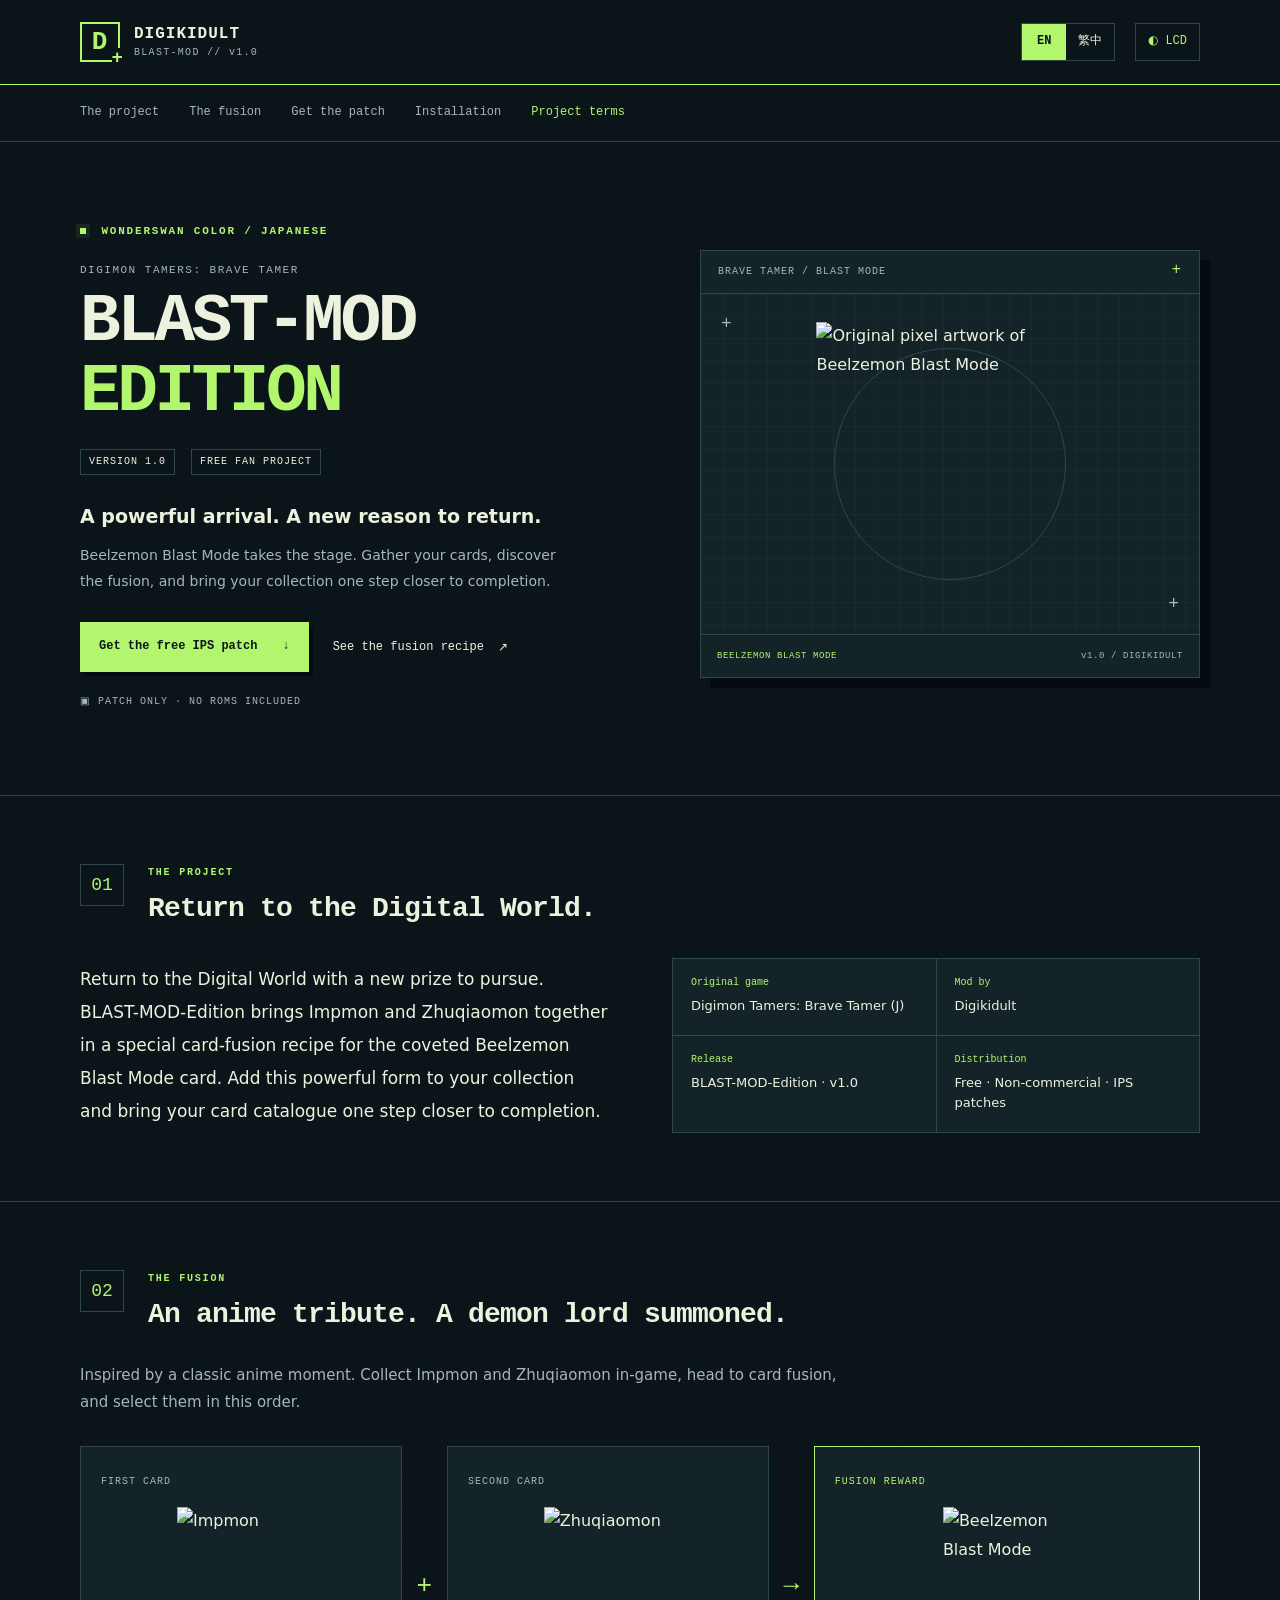
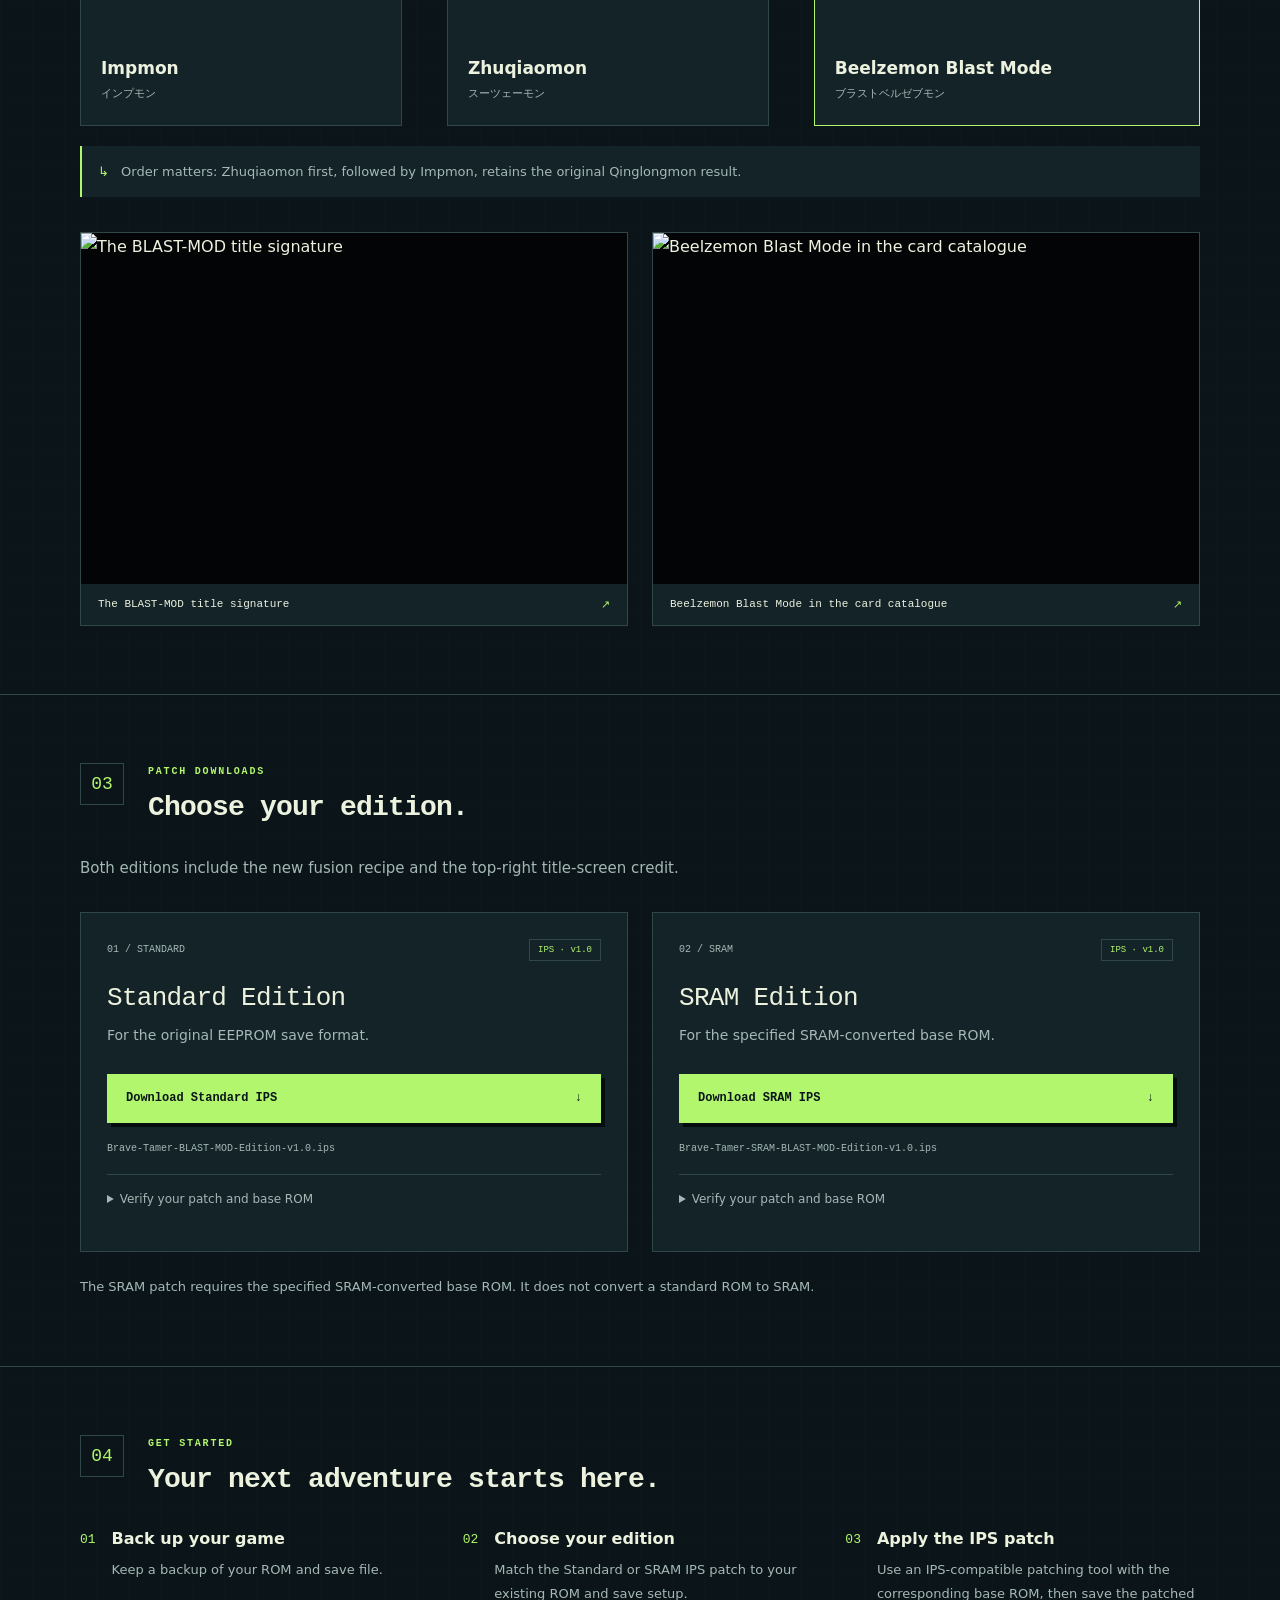
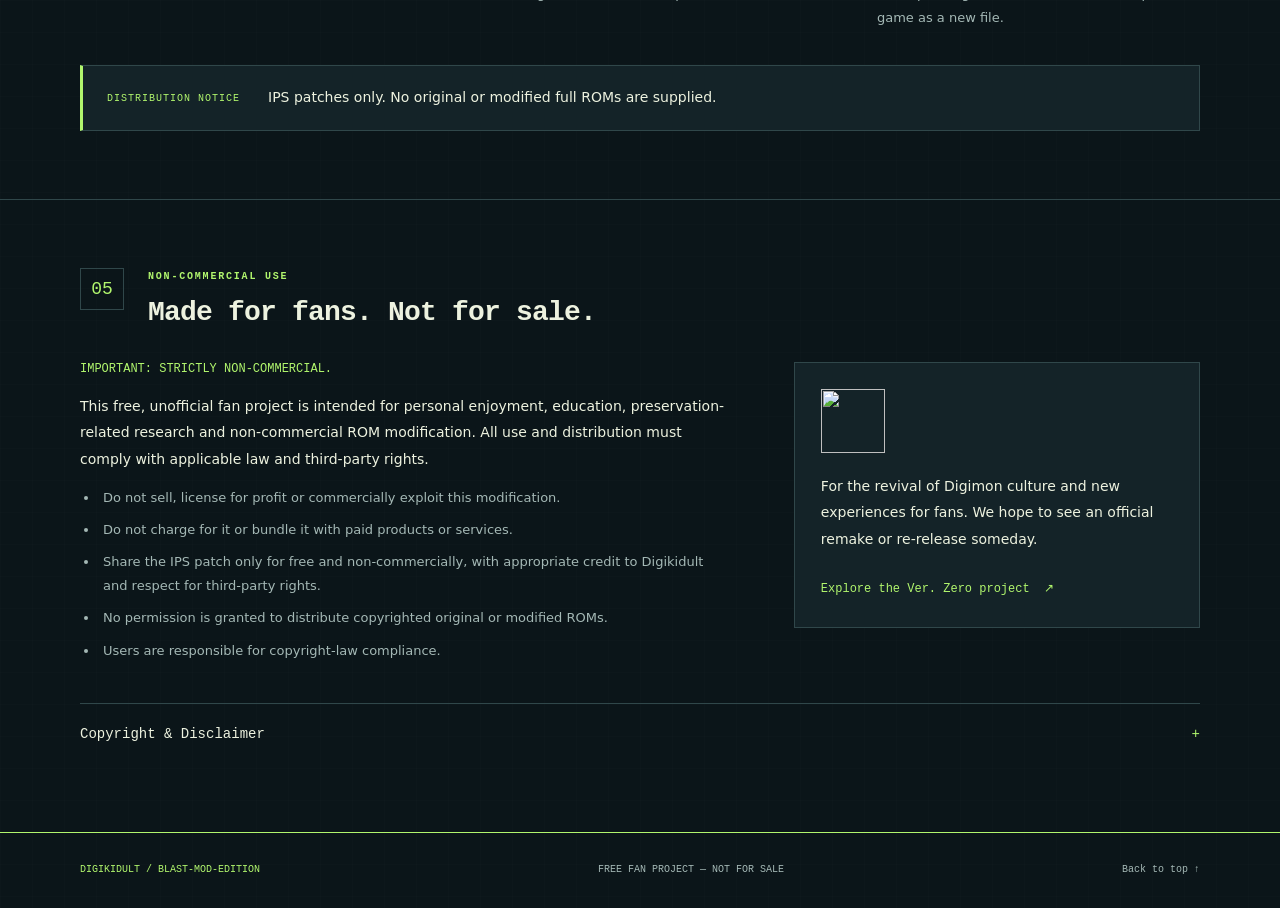
==== index.html @ 4bcf8059 "Add files via upload" ====
<!doctype html>
<html lang="en" data-theme="green"><head><meta charset="utf-8"><meta name="viewport" content="width=device-width,initial-scale=1"><meta name="color-scheme" content="dark"><meta name="description" content="BLAST-MOD-Edition for Digimon Tamers Brave Tamer. Discover the fusion recipe and download free Standard and SRAM IPS patches."><meta name="theme-color" content="#0b1519"><title>BLAST-MOD-Edition v1.0 — English · Digikidult</title><link rel="icon" href="assets/impmon.png" type="image/png"><link rel="stylesheet" href="style.css"><script src="script.js" defer></script></head>
<body><a class="skip-link" href="#main">Skip to content</a><header class="topbar"><div class="wrap topbar-inner"><a class="brand" href="#top"><span class="brand-icon" aria-hidden="true">D<span>+</span></span><span>DIGIKIDULT<span class="brand-sub">BLAST-MOD // v1.0</span></span></a><div class="header-controls"><nav class="language" aria-label="Language"><a href="index.html" lang="en" aria-current="page">EN</a><a href="index-zh-HK.html" lang="zh-HK" >繁中</a></nav><button id="theme-button" class="theme-button" aria-label="Toggle LCD colour theme" aria-pressed="false"><span aria-hidden="true">◐</span> LCD</button></div></div></header>
<div class="nav-line"><nav class="wrap section-nav" aria-label="Page sections"><a href="#about">The project</a><a href="#fusion">The fusion</a><a href="#download">Get the patch</a><a href="#install">Installation</a><a href="#terms">Project terms</a></nav></div>
<main id="main"><section class="hero wrap" id="top"><div class="hero-copy"><div class="eyebrow"><span class="status-dot"></span> WONDERSWAN COLOR / JAPANESE</div><p class="edition-name">DIGIMON TAMERS: BRAVE TAMER</p><h1>BLAST-MOD<span>EDITION</span></h1><div class="release-line"><span>VERSION 1.0</span><span>FREE FAN PROJECT</span></div><h2 class="hero-tagline">A powerful arrival. A new reason to return.</h2><p class="hero-description">Beelzemon Blast Mode takes the stage. Gather your cards, discover the fusion, and bring your collection one step closer to completion.</p><div class="hero-actions"><a class="button primary" href="#download">Get the free IPS patch<span aria-hidden="true">↓</span></a><a class="text-link" href="#fusion">See the fusion recipe<span aria-hidden="true">↗</span></a></div><p class="patch-only"><span aria-hidden="true">▣</span> PATCH ONLY · NO ROMS INCLUDED</p></div><figure class="hero-art"><div class="hud-line"><span>BRAVE TAMER / BLAST MODE</span><span class="hud-plus">+</span></div><div class="art-stage"><span class="crosshair one" aria-hidden="true">+</span><span class="crosshair two" aria-hidden="true">+</span><img src="assets/blast-beelzemon.png" width="120" height="128" alt="Original pixel artwork of Beelzemon Blast Mode" fetchpriority="high"></div><figcaption><span>BEELZEMON BLAST MODE</span><span>v1.0 / DIGIKIDULT</span></figcaption></figure></section>
<section class="section" id="about"><div class="wrap"><div class="section-heading"><span class="section-index">01</span><div><p class="eyebrow">THE PROJECT</p><h2>Return to the Digital World.</h2></div></div><div class="about-grid"><p class="lead">Return to the Digital World with a new prize to pursue. BLAST-MOD-Edition brings Impmon and Zhuqiaomon together in a special card-fusion recipe for the coveted Beelzemon Blast Mode card. Add this powerful form to your collection and bring your card catalogue one step closer to completion.</p><dl class="project-facts"><div><dt>Original game</dt><dd>Digimon Tamers: Brave Tamer (J)</dd></div><div><dt>Mod by</dt><dd>Digikidult</dd></div><div><dt>Release</dt><dd>BLAST-MOD-Edition · v1.0</dd></div><div><dt>Distribution</dt><dd>Free · Non-commercial · IPS patches</dd></div></dl></div></div></section>
<section class="section" id="fusion"><div class="wrap"><div class="section-heading"><span class="section-index">02</span><div><p class="eyebrow">THE FUSION</p><h2>An anime tribute. A demon lord summoned.</h2></div></div><p class="section-intro">Inspired by a classic anime moment. Collect Impmon and Zhuqiaomon in-game, head to card fusion, and select them in this order.</p><div class="recipe"><article class="recipe-card "><span class="recipe-label">FIRST CARD</span><div class="sprite-stage"><img src="assets/impmon.png" alt="Impmon" loading="lazy" width="128" height="128"></div><h3>Impmon</h3><p lang="ja">インプモン</p></article><span class="recipe-sign" aria-hidden="true">+</span><article class="recipe-card "><span class="recipe-label">SECOND CARD</span><div class="sprite-stage"><img src="assets/zhuqiaomon.png" alt="Zhuqiaomon" loading="lazy" width="128" height="128"></div><h3>Zhuqiaomon</h3><p lang="ja">スーツェーモン</p></article><span class="recipe-sign" aria-hidden="true">→</span><article class="recipe-card reward"><span class="recipe-label">FUSION REWARD</span><div class="sprite-stage"><img src="assets/blast-beelzemon.png" alt="Beelzemon Blast Mode" loading="lazy" width="128" height="128"></div><h3>Beelzemon Blast Mode</h3><p lang="ja">ブラストベルゼブモン</p></article></div><p class="order-note"><span aria-hidden="true">↳</span> Order matters: Zhuqiaomon first, followed by Impmon, retains the original Qinglongmon result.</p><div class="screens"><button class="screen-button" data-image="assets/title-screen.png" data-caption="The BLAST-MOD title signature" aria-label="Enlarge The BLAST-MOD title signature"><img src="assets/title-screen.png" alt="The BLAST-MOD title signature" loading="lazy"><span>The BLAST-MOD title signature<span aria-hidden="true">↗</span></span></button><button class="screen-button" data-image="assets/blast-card.png" data-caption="Beelzemon Blast Mode in the card catalogue" aria-label="Enlarge Beelzemon Blast Mode in the card catalogue"><img src="assets/blast-card.png" alt="Beelzemon Blast Mode in the card catalogue" loading="lazy"><span>Beelzemon Blast Mode in the card catalogue<span aria-hidden="true">↗</span></span></button></div></div></section>
<section class="section" id="download"><div class="wrap"><div class="section-heading"><span class="section-index">03</span><div><p class="eyebrow">PATCH DOWNLOADS</p><h2>Choose your edition.</h2></div></div><p class="section-intro">Both editions include the new fusion recipe and the top-right title-screen credit.</p><div class="downloads"><article class="download-card"><div class="card-label"><span>01 / STANDARD</span><span class="file-tag">IPS · v1.0</span></div><h3>Standard Edition</h3><p>For the original EEPROM save format.</p><a class="button primary download" href="patches/Brave-Tamer-BLAST-MOD-Edition-v1.0.ips" download>Download Standard IPS <span aria-hidden="true">↓</span></a><p class="filename">Brave-Tamer-BLAST-MOD-Edition-v1.0.ips</p><details><summary>Verify your patch and base ROM</summary><p class="hash-label">Base ROM size: 4 MiB</p><p class="hash-label">Base ROM SHA-256</p><div class="hash"><code>abc4cff28f85daebc801aafcb89d498eea1142511abcd24a6a13f7331e644237</code><button class="copy" data-copy="abc4cff28f85daebc801aafcb89d498eea1142511abcd24a6a13f7331e644237" aria-label="Copy base ROM checksum">Copy</button></div><p class="hash-label">IPS SHA-256</p><div class="hash"><code>46ae7899645e6f578286c5eab2c2a38b08c251fffed39c8a5ec6c0bf5ca2e228</code><button class="copy" data-copy="46ae7899645e6f578286c5eab2c2a38b08c251fffed39c8a5ec6c0bf5ca2e228" aria-label="Copy IPS checksum">Copy</button></div></details></article><article class="download-card"><div class="card-label"><span>02 / SRAM</span><span class="file-tag">IPS · v1.0</span></div><h3>SRAM Edition</h3><p>For the specified SRAM-converted base ROM.</p><a class="button primary download" href="patches/Brave-Tamer-SRAM-BLAST-MOD-Edition-v1.0.ips" download>Download SRAM IPS <span aria-hidden="true">↓</span></a><p class="filename">Brave-Tamer-SRAM-BLAST-MOD-Edition-v1.0.ips</p><details><summary>Verify your patch and base ROM</summary><p class="hash-label">Base ROM size: 4 MiB</p><p class="hash-label">Base ROM SHA-256</p><div class="hash"><code>5bf3cb8fa128767c4ab505c61aed88b11a6f0ccdf43269fd3d047c740f60f04c</code><button class="copy" data-copy="5bf3cb8fa128767c4ab505c61aed88b11a6f0ccdf43269fd3d047c740f60f04c" aria-label="Copy base ROM checksum">Copy</button></div><p class="hash-label">IPS SHA-256</p><div class="hash"><code>af091598b6c0295ea6889a4e17a3245a60de86570e798533fd2d20f58d3da828</code><button class="copy" data-copy="af091598b6c0295ea6889a4e17a3245a60de86570e798533fd2d20f58d3da828" aria-label="Copy IPS checksum">Copy</button></div></details></article></div><p class="compatibility">The SRAM patch requires the specified SRAM-converted base ROM. It does not convert a standard ROM to SRAM.</p></div></section>
<section class="section" id="install"><div class="wrap"><div class="section-heading"><span class="section-index">04</span><div><p class="eyebrow">GET STARTED</p><h2>Your next adventure starts here.</h2></div></div><ol class="steps"><li><span class="step-number">01</span><div><h3>Back up your game</h3><p>Keep a backup of your ROM and save file.</p></div></li><li><span class="step-number">02</span><div><h3>Choose your edition</h3><p>Match the Standard or SRAM IPS patch to your existing ROM and save setup.</p></div></li><li><span class="step-number">03</span><div><h3>Apply the IPS patch</h3><p>Use an IPS-compatible patching tool with the corresponding base ROM, then save the patched game as a new file.</p></div></li></ol><div class="distribution-notice"><span class="notice-tag">DISTRIBUTION NOTICE</span><p>IPS patches only. No original or modified full ROMs are supplied.</p></div></div></section>
<section class="section" id="terms"><div class="wrap"><div class="section-heading"><span class="section-index">05</span><div><p class="eyebrow">NON-COMMERCIAL USE</p><h2>Made for fans. Not for sale.</h2></div></div><div class="terms-grid"><div><p class="important">IMPORTANT: STRICTLY NON-COMMERCIAL.</p><p>This free, unofficial fan project is intended for personal enjoyment, education, preservation-related research and non-commercial ROM modification. All use and distribution must comply with applicable law and third-party rights.</p><ul class="terms-list"><li>Do not sell, license for profit or commercially exploit this modification.</li><li>Do not charge for it or bundle it with paid products or services.</li><li>Share the IPS patch only for free and non-commercially, with appropriate credit to Digikidult and respect for third-party rights.</li><li>No permission is granted to distribute copyrighted original or modified ROMs.</li><li>Users are responsible for copyright-law compliance.</li></ul></div><aside class="community-note"><img src="assets/impmon.png" alt="" width="64" height="64" loading="lazy"><p>For the revival of Digimon culture and new experiences for fans. We hope to see an official remake or re-release someday.</p><a href="https://digikidult.github.io/Anode-Cathode-Ver-Zero/index.html" class="text-link">Explore the Ver. Zero project<span aria-hidden="true">↗</span></a></aside></div><details class="legal" id="legal"><summary>Copyright & Disclaimer<span aria-hidden="true">+</span></summary><div><p>Digimon, its characters, artwork, trademarks and related intellectual property belong to Bandai and other applicable rights holders. The original game and its contents remain the property of their respective owners.</p><p>Digikidult claims authorship only of original modifications and contributions to this fan project, to the extent permitted by law. This project is not affiliated with, endorsed, sponsored or authorized by Bandai, Toei Animation or any other rights holder.</p><p>Non-commercial distribution does not automatically make use or redistribution of copyrighted content lawful.</p></div></details></div></section>
</main><footer><div class="wrap footer-inner"><span>DIGIKIDULT / BLAST-MOD-EDITION</span><span>FREE FAN PROJECT — NOT FOR SALE</span><a href="#top">Back to top ↑</a></div></footer><dialog id="image-dialog" aria-labelledby="image-caption"><button class="dialog-close" aria-label="Close image">×</button><img id="dialog-image" alt=""><p id="image-caption"></p></dialog><div class="sr-only" id="copy-status" role="status" aria-live="polite"></div></body></html>
---- style.css ----
:root{--bg:#0b1519;--panel:#142328;--panel-hi:#1b2d31;--line:#30474a;--accent:#b1f66d;--ink:#edf2df;--muted:#a4b8b5;--shadow:#050c0f;--mono:Consolas,"SFMono-Regular","Liberation Mono",monospace;--body:system-ui,-apple-system,"Segoe UI","Microsoft JhengHei",sans-serif;color-scheme:dark}
:root[data-theme=amber]{--bg:#19150d;--panel:#292116;--panel-hi:#382d1d;--line:#57482e;--accent:#ffce72;--ink:#f5ecd8;--muted:#c0b297;--shadow:#0b0804}
*{box-sizing:border-box}html{scroll-behavior:smooth;scroll-padding-top:100px}body{margin:0;color:var(--ink);background-color:var(--bg);background-image:linear-gradient(#ffffff02 1px,transparent 1px),linear-gradient(90deg,#ffffff02 1px,transparent 1px);background-size:32px 32px;font:16px/1.8 var(--body)}a{color:inherit;text-underline-offset:4px}button,a{-webkit-tap-highlight-color:transparent}button{font:inherit;cursor:pointer}button:focus-visible,a:focus-visible,summary:focus-visible{outline:2px solid var(--accent);outline-offset:5px}img{display:block;max-width:100%}h1,h2,h3,p,figure,dl{margin:0}h1,h2,h3{line-height:1.2}h1,h2,.eyebrow,.brand,.card-label,.file-tag,.section-index,.button,.section-nav,.header-controls,.release-line,.hud-line,figcaption,footer,.recipe-label{font-family:var(--mono)}.wrap{width:min(1120px,calc(100% - 64px));margin-inline:auto}.topbar{position:sticky;top:0;background:var(--bg);z-index:10;border-bottom:1px solid var(--accent)}.topbar-inner{height:84px;display:flex;align-items:center;justify-content:space-between;gap:24px}.brand{display:flex;align-items:center;gap:14px;text-decoration:none;font-weight:bold;font-size:16px;line-height:1.45;letter-spacing:1px}.brand-sub{display:block;font-size:10px;font-weight:normal;color:var(--muted);letter-spacing:1.3px}.brand-icon{width:40px;height:40px;position:relative;border:2px solid var(--accent);color:var(--accent);font-size:26px;line-height:36px;text-align:center}.brand-icon span{position:absolute;right:-6px;bottom:-8px;font-size:19px;line-height:20px;background:var(--bg)}.header-controls{display:flex;align-items:center;gap:20px;font-size:12px}.language{display:flex;border:1px solid var(--line)}.language a{padding:7px 12px;min-width:44px;text-align:center;text-decoration:none}.language a[aria-current]{background:var(--accent);color:var(--bg);font-weight:bold}.language a:hover{box-shadow:inset 0 0 0 1px var(--accent)}.theme-button{border:1px solid var(--line);color:var(--accent);background:transparent;padding:7px 12px;font-size:12px;min-height:38px}.theme-button:hover{border-color:var(--accent)}.nav-line{border-bottom:1px solid var(--line);background:var(--bg)}.section-nav{display:flex;gap:30px;overflow:auto;scrollbar-width:thin;padding-block:17px;white-space:nowrap;font-size:12px}.section-nav a{text-decoration:none;color:var(--muted)}.section-nav a:hover,.section-nav a[aria-current=location]{color:var(--accent)}.hero{display:grid;grid-template-columns:1.12fr 1fr;gap:60px;padding-block:80px 88px;align-items:center}.eyebrow{font-size:11px;letter-spacing:1.8px;color:var(--accent);font-weight:600}.status-dot{display:inline-block;width:6px;height:6px;background:var(--accent);margin-right:7px;box-shadow:0 0 0 4px #a9f76b14}.edition-name{margin-top:23px;font:11px var(--mono);letter-spacing:1.5px;color:var(--muted)}h1{font-size:clamp(44px,5.3vw,72px);letter-spacing:-3.5px;margin-top:12px;font-weight:900;line-height:1.03;white-space:nowrap}h1 span{display:block;color:var(--accent)}.release-line{display:flex;gap:16px;font-size:10px;letter-spacing:1px;margin-top:21px}.release-line span{padding:3px 8px;border:1px solid var(--line)}.hero-tagline{font-family:var(--body);font-size:19px;line-height:1.5;margin-top:27px;font-weight:600}.hero-description{font-size:14px;line-height:1.85;color:var(--muted);max-width:490px;margin-top:12px}.hero-actions{display:flex;align-items:center;gap:24px;flex-wrap:wrap;margin-top:28px}.button{display:inline-flex;align-items:center;justify-content:space-between;gap:25px;min-height:48px;padding:13px 18px;text-decoration:none;font-size:12px;font-weight:bold;border:1px solid var(--accent);transition:transform .15s,box-shadow .15s}.primary{background:var(--accent);color:var(--bg);box-shadow:4px 4px 0 var(--shadow)}.button:hover{transform:translate(-2px,-2px);box-shadow:6px 6px 0 var(--shadow)}.text-link{font:12px var(--mono);display:inline-flex;align-items:center;gap:14px;text-decoration:none}.text-link:hover{color:var(--accent)}.patch-only{display:flex;align-items:center;gap:8px;margin-top:23px;font:10px var(--mono);letter-spacing:1px;color:var(--muted)}.hero-art{align-self:center;border:1px solid var(--line);background:var(--panel);box-shadow:10px 10px 0 var(--shadow);min-width:0}.hud-line{display:flex;justify-content:space-between;padding:12px 17px;border-bottom:1px solid var(--line);color:var(--muted);font-size:10px;letter-spacing:1px}.hud-plus{color:var(--accent);font-size:16px;line-height:14px}.art-stage{height:340px;display:grid;place-items:center;position:relative;overflow:hidden;background-image:linear-gradient(#b1f66d08 1px,transparent 1px),linear-gradient(90deg,#b1f66d08 1px,transparent 1px);background-size:22px 22px}.art-stage::before{content:"";position:absolute;width:230px;height:230px;border:1px solid var(--line);border-radius:50%;pointer-events:none}.art-stage img{width:auto;height:285px;object-fit:contain;image-rendering:pixelated;z-index:1}.crosshair{position:absolute;color:var(--muted);font:18px var(--mono)}.one{top:20px;left:20px}.two{bottom:20px;right:20px}figcaption{display:flex;gap:12px;justify-content:space-between;border-top:1px solid var(--line);padding:13px 16px;font-size:9px;letter-spacing:.6px}figcaption span:first-child{color:var(--accent)}figcaption span:last-child{color:var(--muted)}.section{border-top:1px solid var(--line);padding:68px 0}.section-heading{display:flex;align-items:flex-start;gap:24px;margin-bottom:30px}.section-index{font-size:18px;color:var(--accent);line-height:1;border:1px solid var(--line);padding:11px 8px;min-width:44px;text-align:center}.section-heading .eyebrow{margin-bottom:8px;font-size:10px}.section-heading h2{font-size:28px;letter-spacing:-.8px;line-height:1.35}.about-grid{display:grid;grid-template-columns:1fr 1fr;gap:64px}.lead{font-size:17px;line-height:1.95;align-self:center}.project-facts{display:grid;grid-template-columns:1fr 1fr;gap:1px;background:var(--line);border:1px solid var(--line)}.project-facts div{background:var(--panel);padding:18px;min-width:0}.project-facts dt{font:10px var(--mono);color:var(--accent);margin-bottom:8px}.project-facts dd{margin:0;font-size:13px;line-height:1.6}.section-intro{max-width:780px;color:var(--muted);margin:-2px 0 30px;font-size:15px}.recipe{display:grid;grid-template-columns:1fr 45px 1fr 45px 1.2fr;align-items:stretch}.recipe-card{min-width:0;border:1px solid var(--line);background:var(--panel);padding:18px 20px 21px}.recipe-label{font-size:10px;color:var(--muted);letter-spacing:1px}.sprite-stage{height:155px;display:flex;align-items:center;justify-content:center}.sprite-stage img{image-rendering:pixelated;object-fit:contain;width:128px;height:128px}.recipe-card h3{font-size:17px;margin:9px 0 6px}.recipe-card p{font-size:11px;color:var(--muted)}.recipe-sign{font:26px var(--mono);align-self:center;justify-self:center;color:var(--accent)}.reward{border-color:var(--accent)}.reward .recipe-label{color:var(--accent)}.order-note{margin-top:20px;padding:14px 16px;background:var(--panel);border-left:2px solid var(--accent);font-size:13px;color:var(--muted)}.order-note>span{color:var(--accent);margin-right:8px}.screens{display:grid;grid-template-columns:1fr 1fr;gap:24px;margin-top:35px}.screen-button{border:1px solid var(--line);padding:0;background:var(--panel);color:var(--ink);text-align:left;overflow:hidden;transition:border-color .15s}.screen-button:hover{border-color:var(--accent)}.screen-button>img{width:100%;aspect-ratio:224/144;object-fit:contain;background:#020405;image-rendering:pixelated}.screen-button>span{display:flex;justify-content:space-between;gap:12px;padding:14px 17px;font:11px var(--mono)}.screen-button>span>span{color:var(--accent)}.downloads{display:grid;grid-template-columns:1fr 1fr;gap:24px}.download-card{background:var(--panel);border:1px solid var(--line);padding:26px;min-width:0}.card-label{display:flex;justify-content:space-between;gap:12px;align-items:center;font-size:10px;color:var(--muted)}.file-tag{border:1px solid var(--line);padding:2px 8px;color:var(--accent);font-size:9px}.download-card h3{font:26px var(--mono);margin-top:22px;letter-spacing:-.7px}.download-card>p:not(.filename){font-size:14px;color:var(--muted);margin-top:10px}.download{display:flex;margin-top:25px}.filename{font:10px/1.7 var(--mono);overflow-wrap:anywhere;margin:17px 0;color:var(--muted)}details{border-top:1px solid var(--line)}summary{cursor:pointer;padding:14px 0;font-size:12px;color:var(--muted)}summary:hover{color:var(--accent)}.hash-label{font:10px/1.7 var(--mono);margin:12px 0 6px;color:var(--muted)}.hash{display:flex;gap:10px;align-items:start}.hash code{font:10px/1.65 var(--mono);word-break:break-all;flex:1;background:var(--bg);padding:9px;color:var(--ink)}.copy{font:10px var(--mono);background:transparent;border:1px solid var(--line);color:var(--accent);padding:8px;min-height:35px}.copy:hover{border-color:var(--accent)}.compatibility{margin-top:23px;font-size:13px;color:var(--muted)}.steps{list-style:none;padding:0;margin:0;display:grid;grid-template-columns:1fr 1fr 1fr;gap:28px}.steps li{display:flex;gap:16px;min-width:0}.step-number{font:13px var(--mono);color:var(--accent);padding-top:3px}.steps h3{font-size:16px;margin-bottom:10px}.steps p{font-size:13px;line-height:1.85;color:var(--muted)}.distribution-notice{border:1px solid var(--line);border-left:3px solid var(--accent);background:var(--panel);margin-top:35px;padding:20px 24px;display:flex;align-items:center;gap:28px}.notice-tag{font:10px var(--mono);color:var(--accent);letter-spacing:1px;white-space:nowrap}.distribution-notice p{font-size:14px;line-height:1.7}.terms-grid{display:grid;grid-template-columns:1.6fr 1fr;gap:64px}.important{font:12px var(--mono);color:var(--accent);margin-bottom:17px}.terms-grid p:not(.important){font-size:14px;line-height:1.9}.terms-list{padding-left:19px;color:var(--muted);font-size:13px;line-height:1.8}.terms-list li{padding-left:4px;margin:9px 0}.community-note{border:1px solid var(--line);padding:26px;background:var(--panel);align-self:start}.community-note img{image-rendering:pixelated;object-fit:contain;margin-bottom:20px}.community-note p{margin-bottom:20px}.community-note .text-link{color:var(--accent)}.legal{margin-top:28px}.legal summary{display:flex;justify-content:space-between;font:14px var(--mono);padding:22px 0;color:var(--ink)}.legal summary>span{color:var(--accent)}.legal>div{font-size:13px;color:var(--muted);max-width:940px;padding-bottom:8px}.legal p+p{margin-top:14px}footer{border-top:1px solid var(--accent);padding:28px 0;font-size:10px;color:var(--muted)}.footer-inner{display:flex;gap:20px;justify-content:space-between;flex-wrap:wrap}.footer-inner>span:first-child{color:var(--accent)}footer a{text-decoration:none}dialog{width:min(900px,calc(100% - 32px));max-height:90dvh;border:1px solid var(--accent);padding:46px 24px 20px;color:var(--ink);background:var(--bg);overflow:auto}dialog::backdrop{background:#000c}dialog>img{width:auto;max-width:100%;max-height:70dvh;margin:auto;image-rendering:pixelated}dialog>p{text-align:center;margin-top:16px;font:12px var(--mono)}.dialog-close{position:absolute;right:10px;top:7px;background:none;border:0;color:var(--accent);font-size:26px;line-height:1;min-width:38px;min-height:32px}.skip-link{position:fixed;left:15px;top:-80px;z-index:30;background:var(--accent);color:var(--bg);padding:10px 18px}.skip-link:focus{top:10px}.sr-only{position:absolute;width:1px;height:1px;overflow:hidden;clip-path:inset(50%);white-space:nowrap}html[lang=zh-HK] .hero-tagline{font-size:21px}html[lang=zh-HK] h2,html[lang=zh-HK] h3{line-height:1.5;letter-spacing:0}
@media(min-width:1500px){.hero{padding-block:96px}.art-stage{height:370px}}
@media(max-width:980px){.hero{gap:32px}.hero h1{font-size:50px;letter-spacing:-2.7px}.art-stage{height:290px}.art-stage img{height:245px}.hero-actions{gap:20px}.about-grid,.terms-grid{gap:32px}.steps{gap:20px}.section-nav{gap:23px}.download-card{padding:22px}.section-heading h2{font-size:25px}}
@media(max-width:720px){.wrap{width:calc(100% - 36px)}.topbar-inner{height:72px;gap:10px}.brand{gap:10px;font-size:13px}.brand-icon{width:32px;height:32px;line-height:29px;font-size:22px}.brand-sub{font-size:8px;letter-spacing:1px}.header-controls{gap:10px}.language a{min-width:36px;padding:7px 9px;font-size:11px}.theme-button{padding:6px 8px;font-size:11px;min-height:36px}.section-nav{gap:22px;font-size:11px;padding-block:13px}.hero{grid-template-columns:1fr;padding-block:45px 50px;gap:37px}.hero h1{font-size:clamp(44px,11vw,67px);letter-spacing:-2.4px}.edition-name{font-size:10px}.hero-tagline{font-size:18px;margin-top:22px}.hero-description{max-width:none}.hero-art{width:100%;max-width:520px;margin-inline:auto;box-shadow:6px 6px 0 var(--shadow)}.art-stage{height:270px}.art-stage img{height:235px}.section{padding:43px 0}.section-heading{gap:16px;margin-bottom:25px}.section-heading h2{font-size:23px;letter-spacing:-.5px}.section-index{font-size:15px;min-width:36px;padding:9px 6px}.about-grid,.terms-grid,.downloads,.screens{grid-template-columns:1fr;gap:22px}.lead{font-size:16px}.project-facts div{padding:15px}.recipe{grid-template-columns:1fr;gap:12px}.recipe-card{padding:16px 19px}.recipe-sign{height:20px;font-size:23px}.recipe .sprite-stage{height:120px}.recipe-card h3{font-size:18px}.recipe-label{font-size:10px}.sprite-stage img{width:112px;height:112px}.recipe-sign:last-of-type{transform:rotate(90deg)}.screens{margin-top:25px}.steps{grid-template-columns:1fr;gap:25px}.step-number{font-size:16px}.steps p{font-size:14px}.distribution-notice{display:block;padding:18px}.distribution-notice p{margin-top:10px}.terms-grid{gap:26px}.community-note{padding:22px}.footer-inner{flex-direction:column;gap:12px}figcaption{font-size:8px}.hero-actions .button{font-size:11px}.section-intro{font-size:14px}.download-card h3{font-size:25px}}
@media(prefers-reduced-motion:reduce){html{scroll-behavior:auto}*{transition:none!important}}
@media print{.topbar,.nav-line,.hero-actions,.theme-button,dialog,.copy{display:none}.wrap{width:100%}body{background:white;color:black}.section{break-inside:avoid}.hero{padding:20px 0}.hero-art{box-shadow:none}}
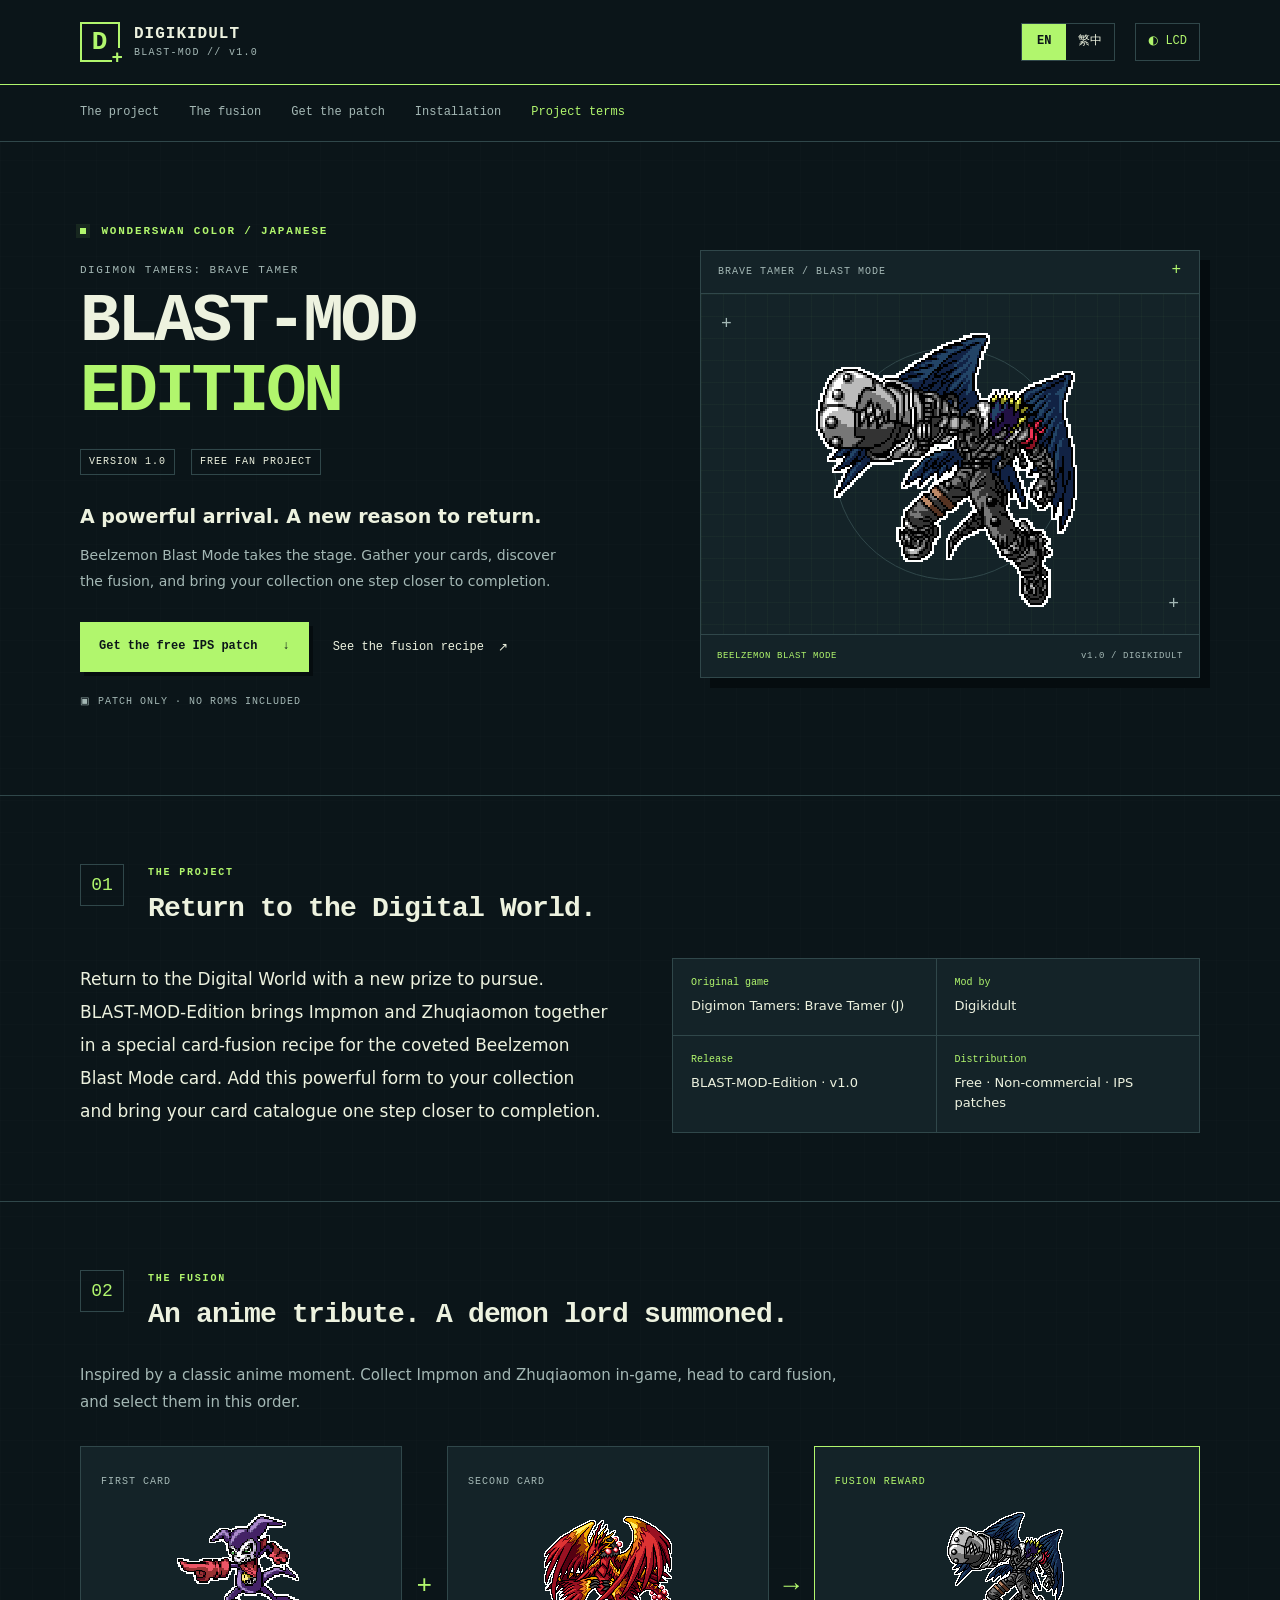
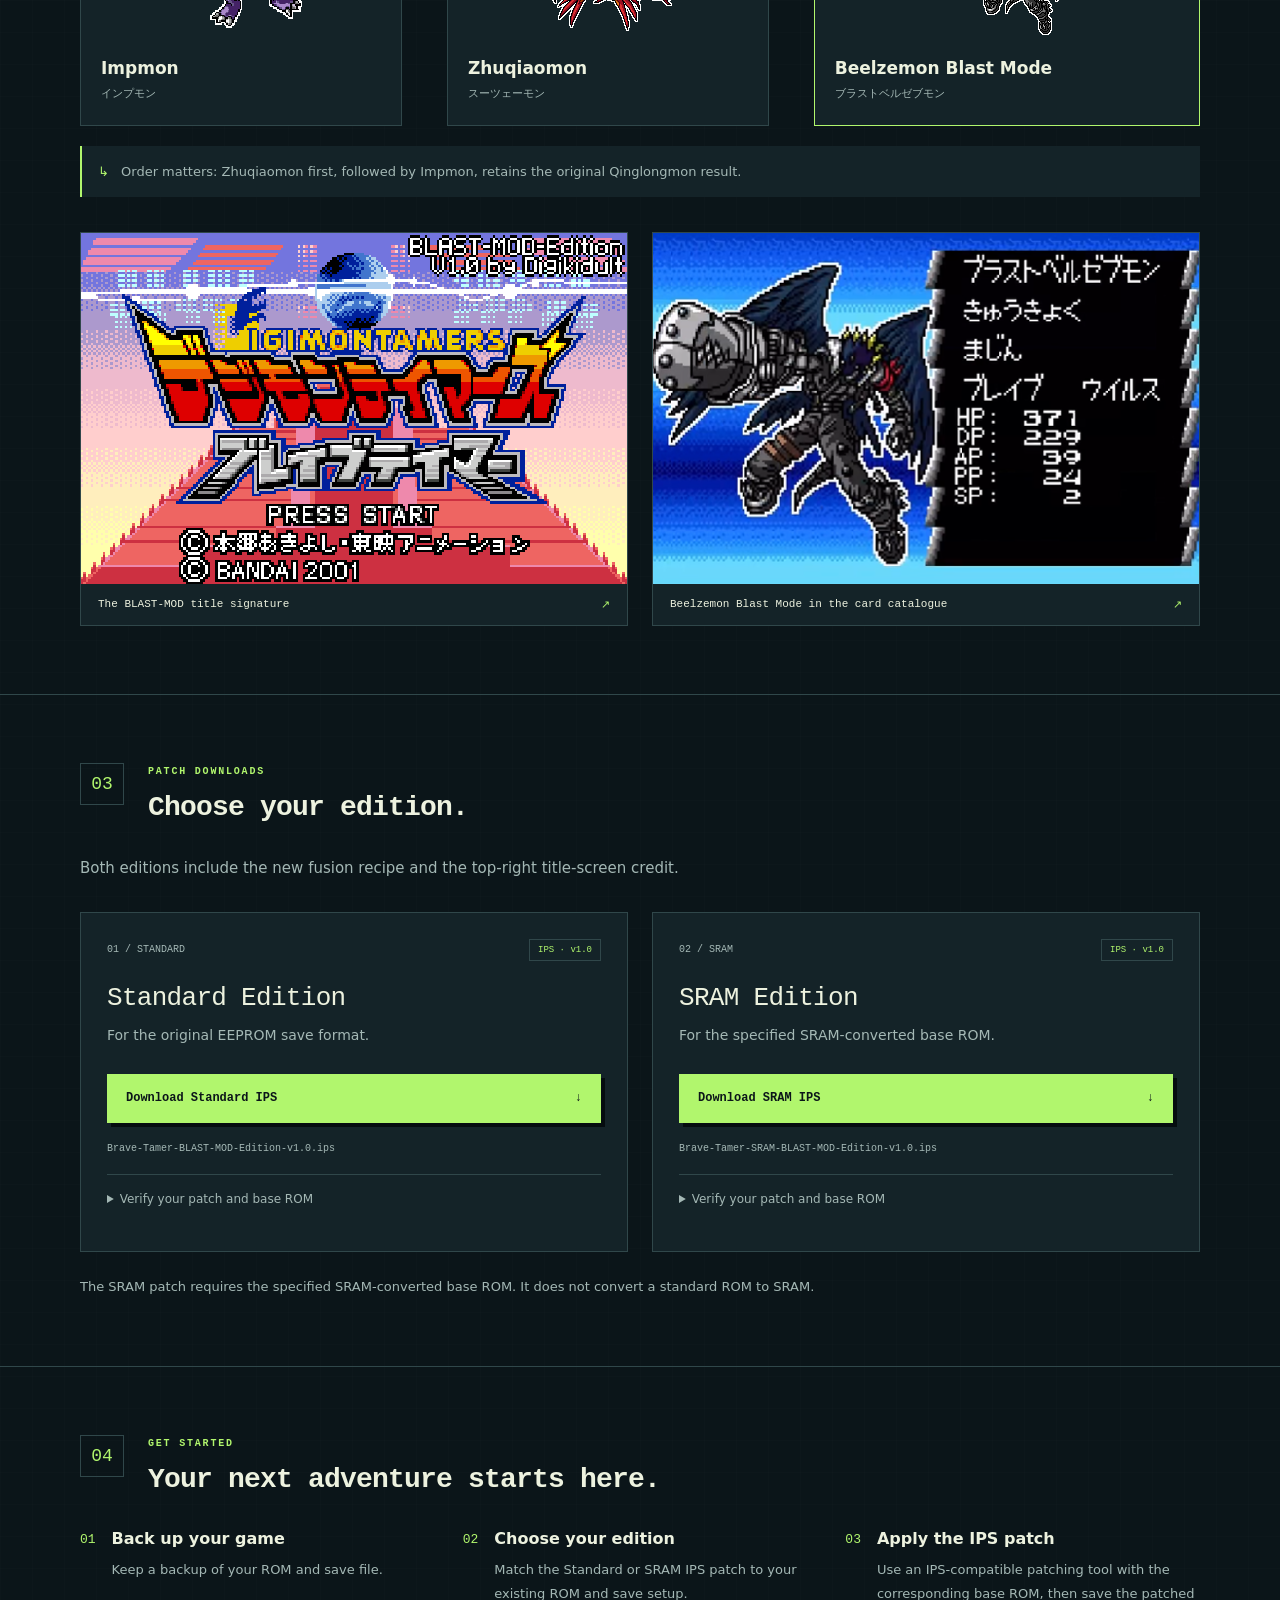
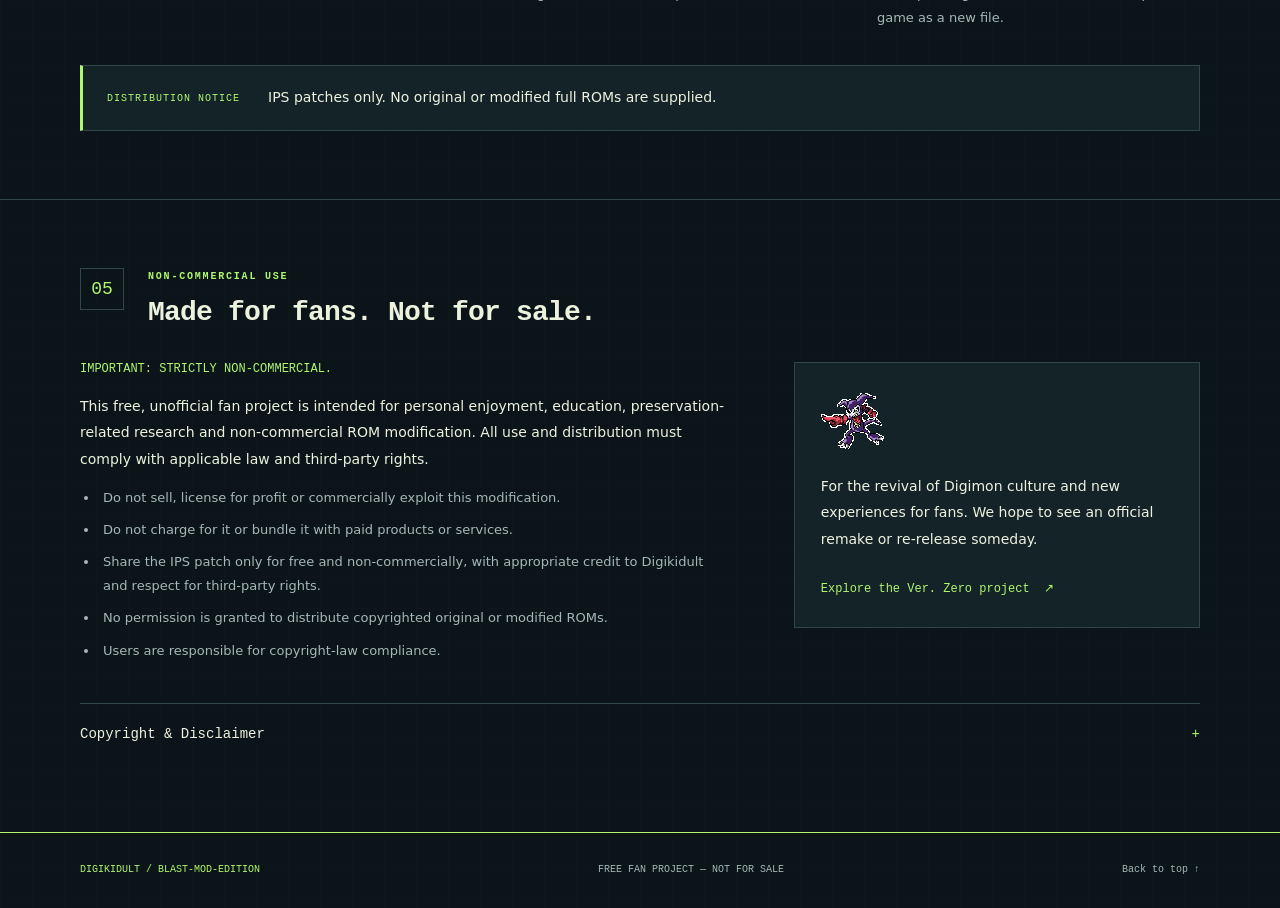
==== commit efd3a092: "Add files via upload" ====
--- a/index.html
+++ b/index.html
@@ -1,11 +1,11 @@
 <!doctype html>
-<html lang="en" data-theme="green"><head><meta charset="utf-8"><meta name="viewport" content="width=device-width,initial-scale=1"><meta name="color-scheme" content="dark"><meta name="description" content="BLAST-MOD-Edition for Digimon Tamers Brave Tamer. Discover the fusion recipe and download free Standard and SRAM IPS patches."><meta name="theme-color" content="#0b1519"><title>BLAST-MOD-Edition v1.0 — English · Digikidult</title><link rel="icon" href="assets/impmon.png" type="image/png"><link rel="stylesheet" href="style.css"><script src="script.js" defer></script></head>
+<html lang="en" data-theme="green"><head><meta charset="utf-8"><meta name="viewport" content="width=device-width,initial-scale=1"><meta name="color-scheme" content="dark"><meta name="description" content="BLAST-MOD-Edition for Digimon Tamers Brave Tamer. Discover the fusion recipe and download free Standard and SRAM IPS patches."><meta name="theme-color" content="#0b1519"><title>BLAST-MOD-Edition v1.0 — English · Digikidult</title><link rel="icon" href="impmon.png" type="image/png"><link rel="stylesheet" href="style.css"><script src="script.js" defer></script></head>
 <body><a class="skip-link" href="#main">Skip to content</a><header class="topbar"><div class="wrap topbar-inner"><a class="brand" href="#top"><span class="brand-icon" aria-hidden="true">D<span>+</span></span><span>DIGIKIDULT<span class="brand-sub">BLAST-MOD // v1.0</span></span></a><div class="header-controls"><nav class="language" aria-label="Language"><a href="index.html" lang="en" aria-current="page">EN</a><a href="index-zh-HK.html" lang="zh-HK" >繁中</a></nav><button id="theme-button" class="theme-button" aria-label="Toggle LCD colour theme" aria-pressed="false"><span aria-hidden="true">◐</span> LCD</button></div></div></header>
 <div class="nav-line"><nav class="wrap section-nav" aria-label="Page sections"><a href="#about">The project</a><a href="#fusion">The fusion</a><a href="#download">Get the patch</a><a href="#install">Installation</a><a href="#terms">Project terms</a></nav></div>
-<main id="main"><section class="hero wrap" id="top"><div class="hero-copy"><div class="eyebrow"><span class="status-dot"></span> WONDERSWAN COLOR / JAPANESE</div><p class="edition-name">DIGIMON TAMERS: BRAVE TAMER</p><h1>BLAST-MOD<span>EDITION</span></h1><div class="release-line"><span>VERSION 1.0</span><span>FREE FAN PROJECT</span></div><h2 class="hero-tagline">A powerful arrival. A new reason to return.</h2><p class="hero-description">Beelzemon Blast Mode takes the stage. Gather your cards, discover the fusion, and bring your collection one step closer to completion.</p><div class="hero-actions"><a class="button primary" href="#download">Get the free IPS patch<span aria-hidden="true">↓</span></a><a class="text-link" href="#fusion">See the fusion recipe<span aria-hidden="true">↗</span></a></div><p class="patch-only"><span aria-hidden="true">▣</span> PATCH ONLY · NO ROMS INCLUDED</p></div><figure class="hero-art"><div class="hud-line"><span>BRAVE TAMER / BLAST MODE</span><span class="hud-plus">+</span></div><div class="art-stage"><span class="crosshair one" aria-hidden="true">+</span><span class="crosshair two" aria-hidden="true">+</span><img src="assets/blast-beelzemon.png" width="120" height="128" alt="Original pixel artwork of Beelzemon Blast Mode" fetchpriority="high"></div><figcaption><span>BEELZEMON BLAST MODE</span><span>v1.0 / DIGIKIDULT</span></figcaption></figure></section>
+<main id="main"><section class="hero wrap" id="top"><div class="hero-copy"><div class="eyebrow"><span class="status-dot"></span> WONDERSWAN COLOR / JAPANESE</div><p class="edition-name">DIGIMON TAMERS: BRAVE TAMER</p><h1>BLAST-MOD<span>EDITION</span></h1><div class="release-line"><span>VERSION 1.0</span><span>FREE FAN PROJECT</span></div><h2 class="hero-tagline">A powerful arrival. A new reason to return.</h2><p class="hero-description">Beelzemon Blast Mode takes the stage. Gather your cards, discover the fusion, and bring your collection one step closer to completion.</p><div class="hero-actions"><a class="button primary" href="#download">Get the free IPS patch<span aria-hidden="true">↓</span></a><a class="text-link" href="#fusion">See the fusion recipe<span aria-hidden="true">↗</span></a></div><p class="patch-only"><span aria-hidden="true">▣</span> PATCH ONLY · NO ROMS INCLUDED</p></div><figure class="hero-art"><div class="hud-line"><span>BRAVE TAMER / BLAST MODE</span><span class="hud-plus">+</span></div><div class="art-stage"><span class="crosshair one" aria-hidden="true">+</span><span class="crosshair two" aria-hidden="true">+</span><img src="blast-beelzemon.png" width="120" height="128" alt="Original pixel artwork of Beelzemon Blast Mode" fetchpriority="high"></div><figcaption><span>BEELZEMON BLAST MODE</span><span>v1.0 / DIGIKIDULT</span></figcaption></figure></section>
 <section class="section" id="about"><div class="wrap"><div class="section-heading"><span class="section-index">01</span><div><p class="eyebrow">THE PROJECT</p><h2>Return to the Digital World.</h2></div></div><div class="about-grid"><p class="lead">Return to the Digital World with a new prize to pursue. BLAST-MOD-Edition brings Impmon and Zhuqiaomon together in a special card-fusion recipe for the coveted Beelzemon Blast Mode card. Add this powerful form to your collection and bring your card catalogue one step closer to completion.</p><dl class="project-facts"><div><dt>Original game</dt><dd>Digimon Tamers: Brave Tamer (J)</dd></div><div><dt>Mod by</dt><dd>Digikidult</dd></div><div><dt>Release</dt><dd>BLAST-MOD-Edition · v1.0</dd></div><div><dt>Distribution</dt><dd>Free · Non-commercial · IPS patches</dd></div></dl></div></div></section>
-<section class="section" id="fusion"><div class="wrap"><div class="section-heading"><span class="section-index">02</span><div><p class="eyebrow">THE FUSION</p><h2>An anime tribute. A demon lord summoned.</h2></div></div><p class="section-intro">Inspired by a classic anime moment. Collect Impmon and Zhuqiaomon in-game, head to card fusion, and select them in this order.</p><div class="recipe"><article class="recipe-card "><span class="recipe-label">FIRST CARD</span><div class="sprite-stage"><img src="assets/impmon.png" alt="Impmon" loading="lazy" width="128" height="128"></div><h3>Impmon</h3><p lang="ja">インプモン</p></article><span class="recipe-sign" aria-hidden="true">+</span><article class="recipe-card "><span class="recipe-label">SECOND CARD</span><div class="sprite-stage"><img src="assets/zhuqiaomon.png" alt="Zhuqiaomon" loading="lazy" width="128" height="128"></div><h3>Zhuqiaomon</h3><p lang="ja">スーツェーモン</p></article><span class="recipe-sign" aria-hidden="true">→</span><article class="recipe-card reward"><span class="recipe-label">FUSION REWARD</span><div class="sprite-stage"><img src="assets/blast-beelzemon.png" alt="Beelzemon Blast Mode" loading="lazy" width="128" height="128"></div><h3>Beelzemon Blast Mode</h3><p lang="ja">ブラストベルゼブモン</p></article></div><p class="order-note"><span aria-hidden="true">↳</span> Order matters: Zhuqiaomon first, followed by Impmon, retains the original Qinglongmon result.</p><div class="screens"><button class="screen-button" data-image="assets/title-screen.png" data-caption="The BLAST-MOD title signature" aria-label="Enlarge The BLAST-MOD title signature"><img src="assets/title-screen.png" alt="The BLAST-MOD title signature" loading="lazy"><span>The BLAST-MOD title signature<span aria-hidden="true">↗</span></span></button><button class="screen-button" data-image="assets/blast-card.png" data-caption="Beelzemon Blast Mode in the card catalogue" aria-label="Enlarge Beelzemon Blast Mode in the card catalogue"><img src="assets/blast-card.png" alt="Beelzemon Blast Mode in the card catalogue" loading="lazy"><span>Beelzemon Blast Mode in the card catalogue<span aria-hidden="true">↗</span></span></button></div></div></section>
-<section class="section" id="download"><div class="wrap"><div class="section-heading"><span class="section-index">03</span><div><p class="eyebrow">PATCH DOWNLOADS</p><h2>Choose your edition.</h2></div></div><p class="section-intro">Both editions include the new fusion recipe and the top-right title-screen credit.</p><div class="downloads"><article class="download-card"><div class="card-label"><span>01 / STANDARD</span><span class="file-tag">IPS · v1.0</span></div><h3>Standard Edition</h3><p>For the original EEPROM save format.</p><a class="button primary download" href="patches/Brave-Tamer-BLAST-MOD-Edition-v1.0.ips" download>Download Standard IPS <span aria-hidden="true">↓</span></a><p class="filename">Brave-Tamer-BLAST-MOD-Edition-v1.0.ips</p><details><summary>Verify your patch and base ROM</summary><p class="hash-label">Base ROM size: 4 MiB</p><p class="hash-label">Base ROM SHA-256</p><div class="hash"><code>abc4cff28f85daebc801aafcb89d498eea1142511abcd24a6a13f7331e644237</code><button class="copy" data-copy="abc4cff28f85daebc801aafcb89d498eea1142511abcd24a6a13f7331e644237" aria-label="Copy base ROM checksum">Copy</button></div><p class="hash-label">IPS SHA-256</p><div class="hash"><code>46ae7899645e6f578286c5eab2c2a38b08c251fffed39c8a5ec6c0bf5ca2e228</code><button class="copy" data-copy="46ae7899645e6f578286c5eab2c2a38b08c251fffed39c8a5ec6c0bf5ca2e228" aria-label="Copy IPS checksum">Copy</button></div></details></article><article class="download-card"><div class="card-label"><span>02 / SRAM</span><span class="file-tag">IPS · v1.0</span></div><h3>SRAM Edition</h3><p>For the specified SRAM-converted base ROM.</p><a class="button primary download" href="patches/Brave-Tamer-SRAM-BLAST-MOD-Edition-v1.0.ips" download>Download SRAM IPS <span aria-hidden="true">↓</span></a><p class="filename">Brave-Tamer-SRAM-BLAST-MOD-Edition-v1.0.ips</p><details><summary>Verify your patch and base ROM</summary><p class="hash-label">Base ROM size: 4 MiB</p><p class="hash-label">Base ROM SHA-256</p><div class="hash"><code>5bf3cb8fa128767c4ab505c61aed88b11a6f0ccdf43269fd3d047c740f60f04c</code><button class="copy" data-copy="5bf3cb8fa128767c4ab505c61aed88b11a6f0ccdf43269fd3d047c740f60f04c" aria-label="Copy base ROM checksum">Copy</button></div><p class="hash-label">IPS SHA-256</p><div class="hash"><code>af091598b6c0295ea6889a4e17a3245a60de86570e798533fd2d20f58d3da828</code><button class="copy" data-copy="af091598b6c0295ea6889a4e17a3245a60de86570e798533fd2d20f58d3da828" aria-label="Copy IPS checksum">Copy</button></div></details></article></div><p class="compatibility">The SRAM patch requires the specified SRAM-converted base ROM. It does not convert a standard ROM to SRAM.</p></div></section>
+<section class="section" id="fusion"><div class="wrap"><div class="section-heading"><span class="section-index">02</span><div><p class="eyebrow">THE FUSION</p><h2>An anime tribute. A demon lord summoned.</h2></div></div><p class="section-intro">Inspired by a classic anime moment. Collect Impmon and Zhuqiaomon in-game, head to card fusion, and select them in this order.</p><div class="recipe"><article class="recipe-card "><span class="recipe-label">FIRST CARD</span><div class="sprite-stage"><img src="impmon.png" alt="Impmon" loading="lazy" width="128" height="128"></div><h3>Impmon</h3><p lang="ja">インプモン</p></article><span class="recipe-sign" aria-hidden="true">+</span><article class="recipe-card "><span class="recipe-label">SECOND CARD</span><div class="sprite-stage"><img src="zhuqiaomon.png" alt="Zhuqiaomon" loading="lazy" width="128" height="128"></div><h3>Zhuqiaomon</h3><p lang="ja">スーツェーモン</p></article><span class="recipe-sign" aria-hidden="true">→</span><article class="recipe-card reward"><span class="recipe-label">FUSION REWARD</span><div class="sprite-stage"><img src="blast-beelzemon.png" alt="Beelzemon Blast Mode" loading="lazy" width="128" height="128"></div><h3>Beelzemon Blast Mode</h3><p lang="ja">ブラストベルゼブモン</p></article></div><p class="order-note"><span aria-hidden="true">↳</span> Order matters: Zhuqiaomon first, followed by Impmon, retains the original Qinglongmon result.</p><div class="screens"><button class="screen-button" data-image="title-screen.png" data-caption="The BLAST-MOD title signature" aria-label="Enlarge The BLAST-MOD title signature"><img src="title-screen.png" alt="The BLAST-MOD title signature" loading="lazy"><span>The BLAST-MOD title signature<span aria-hidden="true">↗</span></span></button><button class="screen-button" data-image="blast-card.png" data-caption="Beelzemon Blast Mode in the card catalogue" aria-label="Enlarge Beelzemon Blast Mode in the card catalogue"><img src="blast-card.png" alt="Beelzemon Blast Mode in the card catalogue" loading="lazy"><span>Beelzemon Blast Mode in the card catalogue<span aria-hidden="true">↗</span></span></button></div></div></section>
+<section class="section" id="download"><div class="wrap"><div class="section-heading"><span class="section-index">03</span><div><p class="eyebrow">PATCH DOWNLOADS</p><h2>Choose your edition.</h2></div></div><p class="section-intro">Both editions include the new fusion recipe and the top-right title-screen credit.</p><div class="downloads"><article class="download-card"><div class="card-label"><span>01 / STANDARD</span><span class="file-tag">IPS · v1.0</span></div><h3>Standard Edition</h3><p>For the original EEPROM save format.</p><a class="button primary download" href="Brave-Tamer-BLAST-MOD-Edition-v1.0.ips" download>Download Standard IPS <span aria-hidden="true">↓</span></a><p class="filename">Brave-Tamer-BLAST-MOD-Edition-v1.0.ips</p><details><summary>Verify your patch and base ROM</summary><p class="hash-label">Base ROM size: 4 MiB</p><p class="hash-label">Base ROM SHA-256</p><div class="hash"><code>abc4cff28f85daebc801aafcb89d498eea1142511abcd24a6a13f7331e644237</code><button class="copy" data-copy="abc4cff28f85daebc801aafcb89d498eea1142511abcd24a6a13f7331e644237" aria-label="Copy base ROM checksum">Copy</button></div><p class="hash-label">IPS SHA-256</p><div class="hash"><code>46ae7899645e6f578286c5eab2c2a38b08c251fffed39c8a5ec6c0bf5ca2e228</code><button class="copy" data-copy="46ae7899645e6f578286c5eab2c2a38b08c251fffed39c8a5ec6c0bf5ca2e228" aria-label="Copy IPS checksum">Copy</button></div></details></article><article class="download-card"><div class="card-label"><span>02 / SRAM</span><span class="file-tag">IPS · v1.0</span></div><h3>SRAM Edition</h3><p>For the specified SRAM-converted base ROM.</p><a class="button primary download" href="Brave-Tamer-SRAM-BLAST-MOD-Edition-v1.0.ips" download>Download SRAM IPS <span aria-hidden="true">↓</span></a><p class="filename">Brave-Tamer-SRAM-BLAST-MOD-Edition-v1.0.ips</p><details><summary>Verify your patch and base ROM</summary><p class="hash-label">Base ROM size: 4 MiB</p><p class="hash-label">Base ROM SHA-256</p><div class="hash"><code>5bf3cb8fa128767c4ab505c61aed88b11a6f0ccdf43269fd3d047c740f60f04c</code><button class="copy" data-copy="5bf3cb8fa128767c4ab505c61aed88b11a6f0ccdf43269fd3d047c740f60f04c" aria-label="Copy base ROM checksum">Copy</button></div><p class="hash-label">IPS SHA-256</p><div class="hash"><code>af091598b6c0295ea6889a4e17a3245a60de86570e798533fd2d20f58d3da828</code><button class="copy" data-copy="af091598b6c0295ea6889a4e17a3245a60de86570e798533fd2d20f58d3da828" aria-label="Copy IPS checksum">Copy</button></div></details></article></div><p class="compatibility">The SRAM patch requires the specified SRAM-converted base ROM. It does not convert a standard ROM to SRAM.</p></div></section>
 <section class="section" id="install"><div class="wrap"><div class="section-heading"><span class="section-index">04</span><div><p class="eyebrow">GET STARTED</p><h2>Your next adventure starts here.</h2></div></div><ol class="steps"><li><span class="step-number">01</span><div><h3>Back up your game</h3><p>Keep a backup of your ROM and save file.</p></div></li><li><span class="step-number">02</span><div><h3>Choose your edition</h3><p>Match the Standard or SRAM IPS patch to your existing ROM and save setup.</p></div></li><li><span class="step-number">03</span><div><h3>Apply the IPS patch</h3><p>Use an IPS-compatible patching tool with the corresponding base ROM, then save the patched game as a new file.</p></div></li></ol><div class="distribution-notice"><span class="notice-tag">DISTRIBUTION NOTICE</span><p>IPS patches only. No original or modified full ROMs are supplied.</p></div></div></section>
-<section class="section" id="terms"><div class="wrap"><div class="section-heading"><span class="section-index">05</span><div><p class="eyebrow">NON-COMMERCIAL USE</p><h2>Made for fans. Not for sale.</h2></div></div><div class="terms-grid"><div><p class="important">IMPORTANT: STRICTLY NON-COMMERCIAL.</p><p>This free, unofficial fan project is intended for personal enjoyment, education, preservation-related research and non-commercial ROM modification. All use and distribution must comply with applicable law and third-party rights.</p><ul class="terms-list"><li>Do not sell, license for profit or commercially exploit this modification.</li><li>Do not charge for it or bundle it with paid products or services.</li><li>Share the IPS patch only for free and non-commercially, with appropriate credit to Digikidult and respect for third-party rights.</li><li>No permission is granted to distribute copyrighted original or modified ROMs.</li><li>Users are responsible for copyright-law compliance.</li></ul></div><aside class="community-note"><img src="assets/impmon.png" alt="" width="64" height="64" loading="lazy"><p>For the revival of Digimon culture and new experiences for fans. We hope to see an official remake or re-release someday.</p><a href="https://digikidult.github.io/Anode-Cathode-Ver-Zero/index.html" class="text-link">Explore the Ver. Zero project<span aria-hidden="true">↗</span></a></aside></div><details class="legal" id="legal"><summary>Copyright & Disclaimer<span aria-hidden="true">+</span></summary><div><p>Digimon, its characters, artwork, trademarks and related intellectual property belong to Bandai and other applicable rights holders. The original game and its contents remain the property of their respective owners.</p><p>Digikidult claims authorship only of original modifications and contributions to this fan project, to the extent permitted by law. This project is not affiliated with, endorsed, sponsored or authorized by Bandai, Toei Animation or any other rights holder.</p><p>Non-commercial distribution does not automatically make use or redistribution of copyrighted content lawful.</p></div></details></div></section>
+<section class="section" id="terms"><div class="wrap"><div class="section-heading"><span class="section-index">05</span><div><p class="eyebrow">NON-COMMERCIAL USE</p><h2>Made for fans. Not for sale.</h2></div></div><div class="terms-grid"><div><p class="important">IMPORTANT: STRICTLY NON-COMMERCIAL.</p><p>This free, unofficial fan project is intended for personal enjoyment, education, preservation-related research and non-commercial ROM modification. All use and distribution must comply with applicable law and third-party rights.</p><ul class="terms-list"><li>Do not sell, license for profit or commercially exploit this modification.</li><li>Do not charge for it or bundle it with paid products or services.</li><li>Share the IPS patch only for free and non-commercially, with appropriate credit to Digikidult and respect for third-party rights.</li><li>No permission is granted to distribute copyrighted original or modified ROMs.</li><li>Users are responsible for copyright-law compliance.</li></ul></div><aside class="community-note"><img src="impmon.png" alt="" width="64" height="64" loading="lazy"><p>For the revival of Digimon culture and new experiences for fans. We hope to see an official remake or re-release someday.</p><a href="https://digikidult.github.io/Anode-Cathode-Ver-Zero/index.html" class="text-link">Explore the Ver. Zero project<span aria-hidden="true">↗</span></a></aside></div><details class="legal" id="legal"><summary>Copyright & Disclaimer<span aria-hidden="true">+</span></summary><div><p>Digimon, its characters, artwork, trademarks and related intellectual property belong to Bandai and other applicable rights holders. The original game and its contents remain the property of their respective owners.</p><p>Digikidult claims authorship only of original modifications and contributions to this fan project, to the extent permitted by law. This project is not affiliated with, endorsed, sponsored or authorized by Bandai, Toei Animation or any other rights holder.</p><p>Non-commercial distribution does not automatically make use or redistribution of copyrighted content lawful.</p></div></details></div></section>
 </main><footer><div class="wrap footer-inner"><span>DIGIKIDULT / BLAST-MOD-EDITION</span><span>FREE FAN PROJECT — NOT FOR SALE</span><a href="#top">Back to top ↑</a></div></footer><dialog id="image-dialog" aria-labelledby="image-caption"><button class="dialog-close" aria-label="Close image">×</button><img id="dialog-image" alt=""><p id="image-caption"></p></dialog><div class="sr-only" id="copy-status" role="status" aria-live="polite"></div></body></html>
